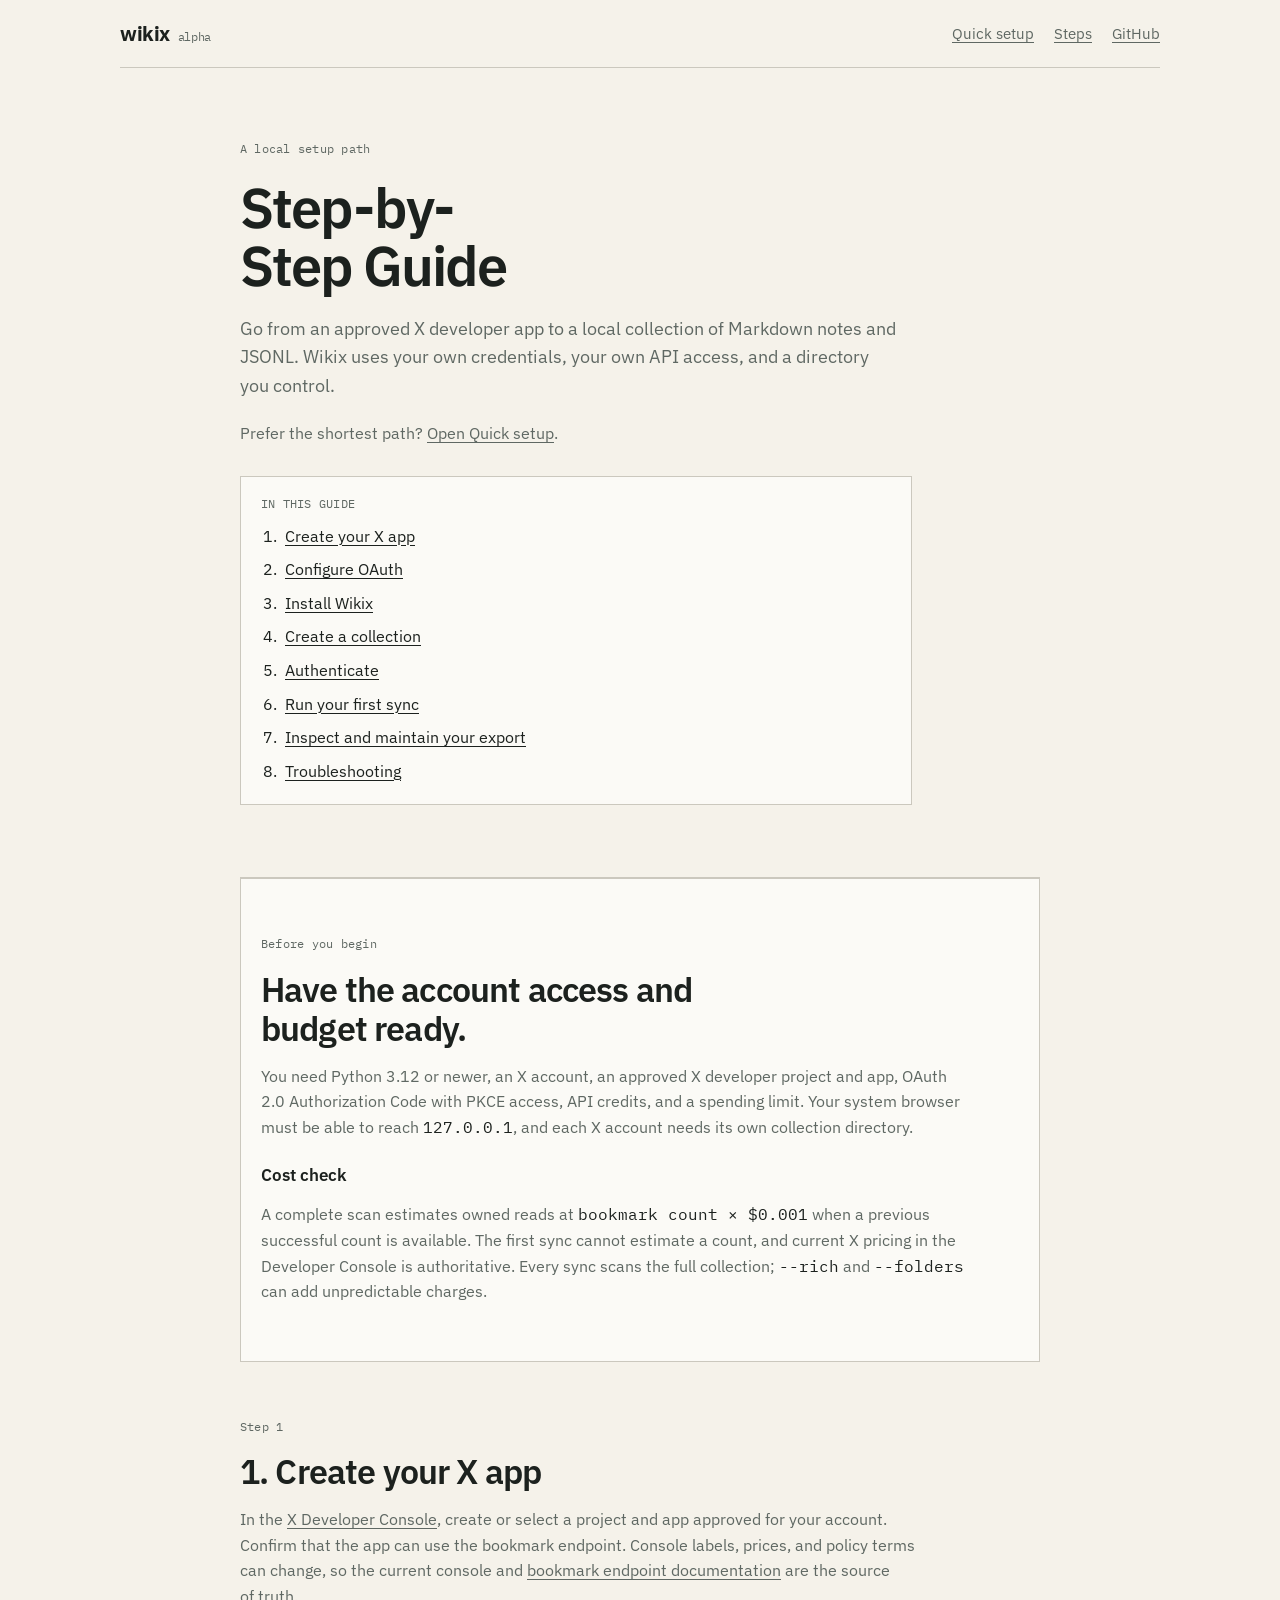
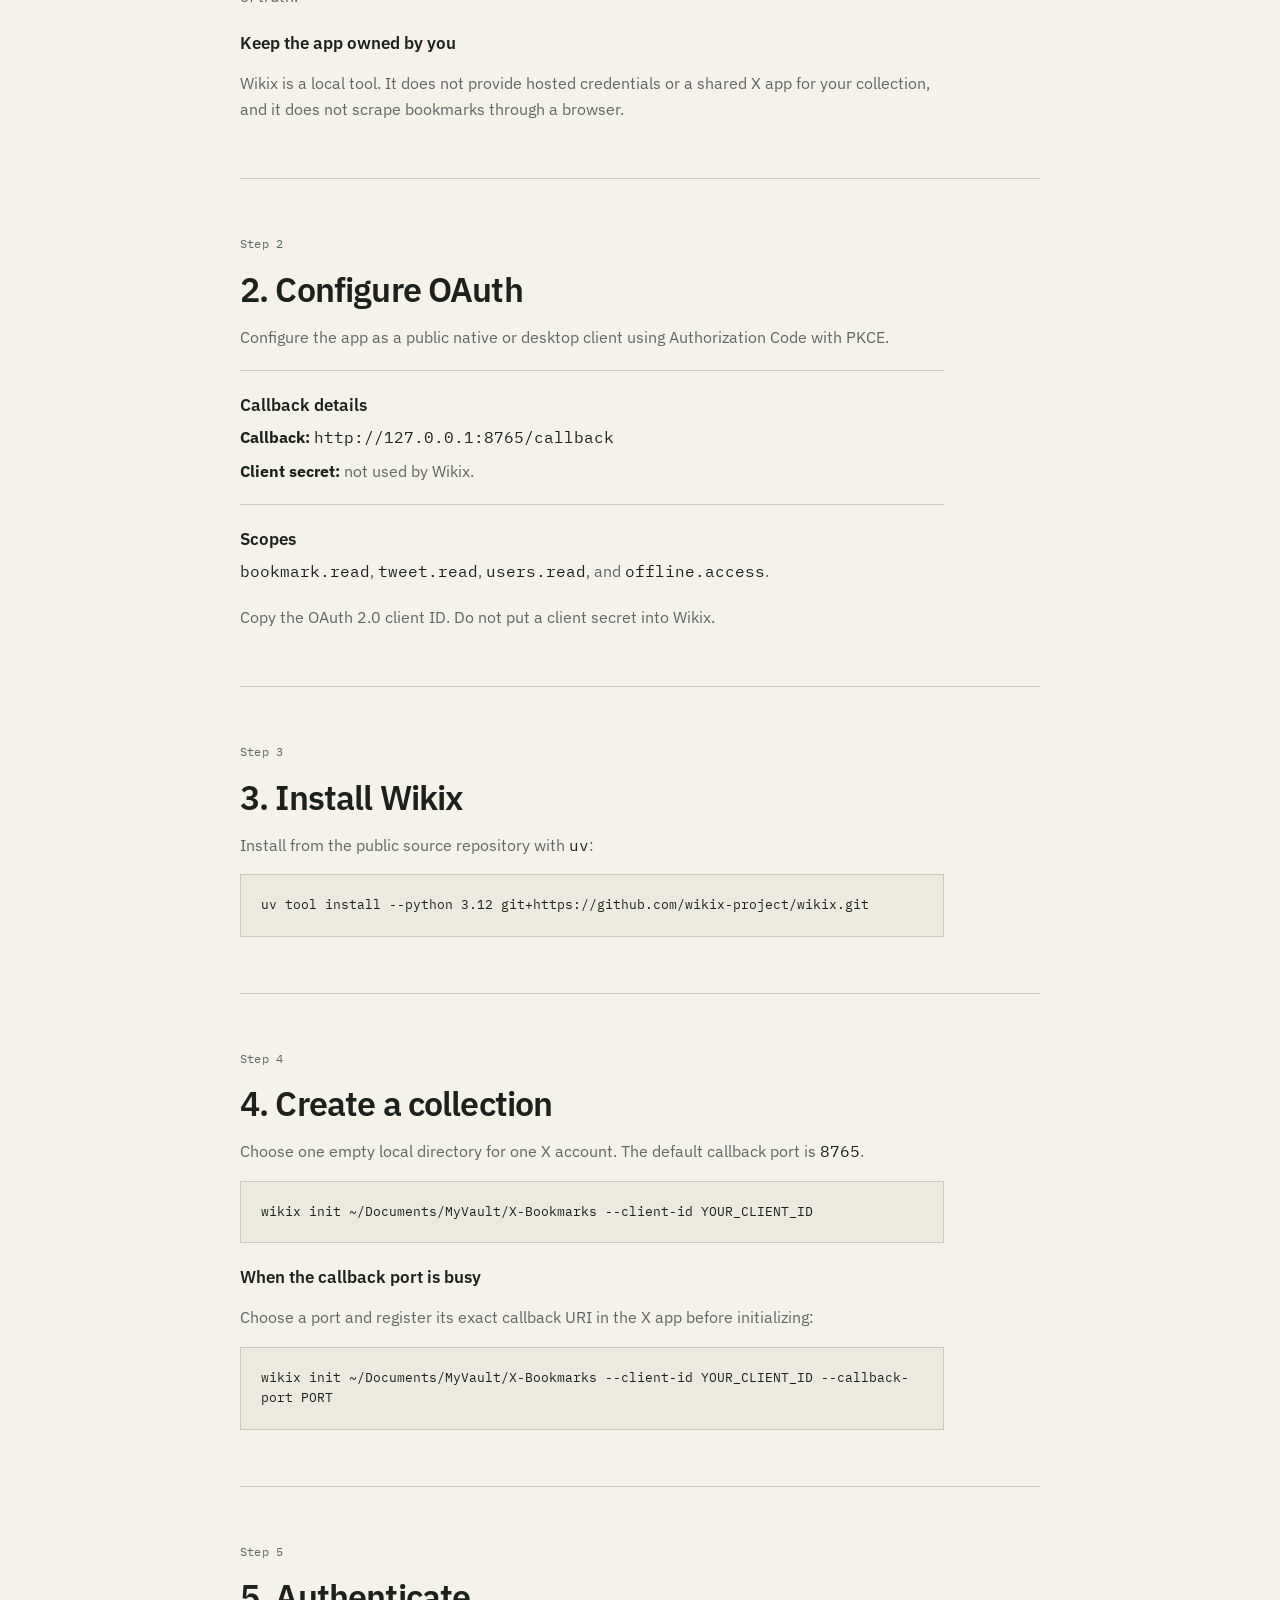
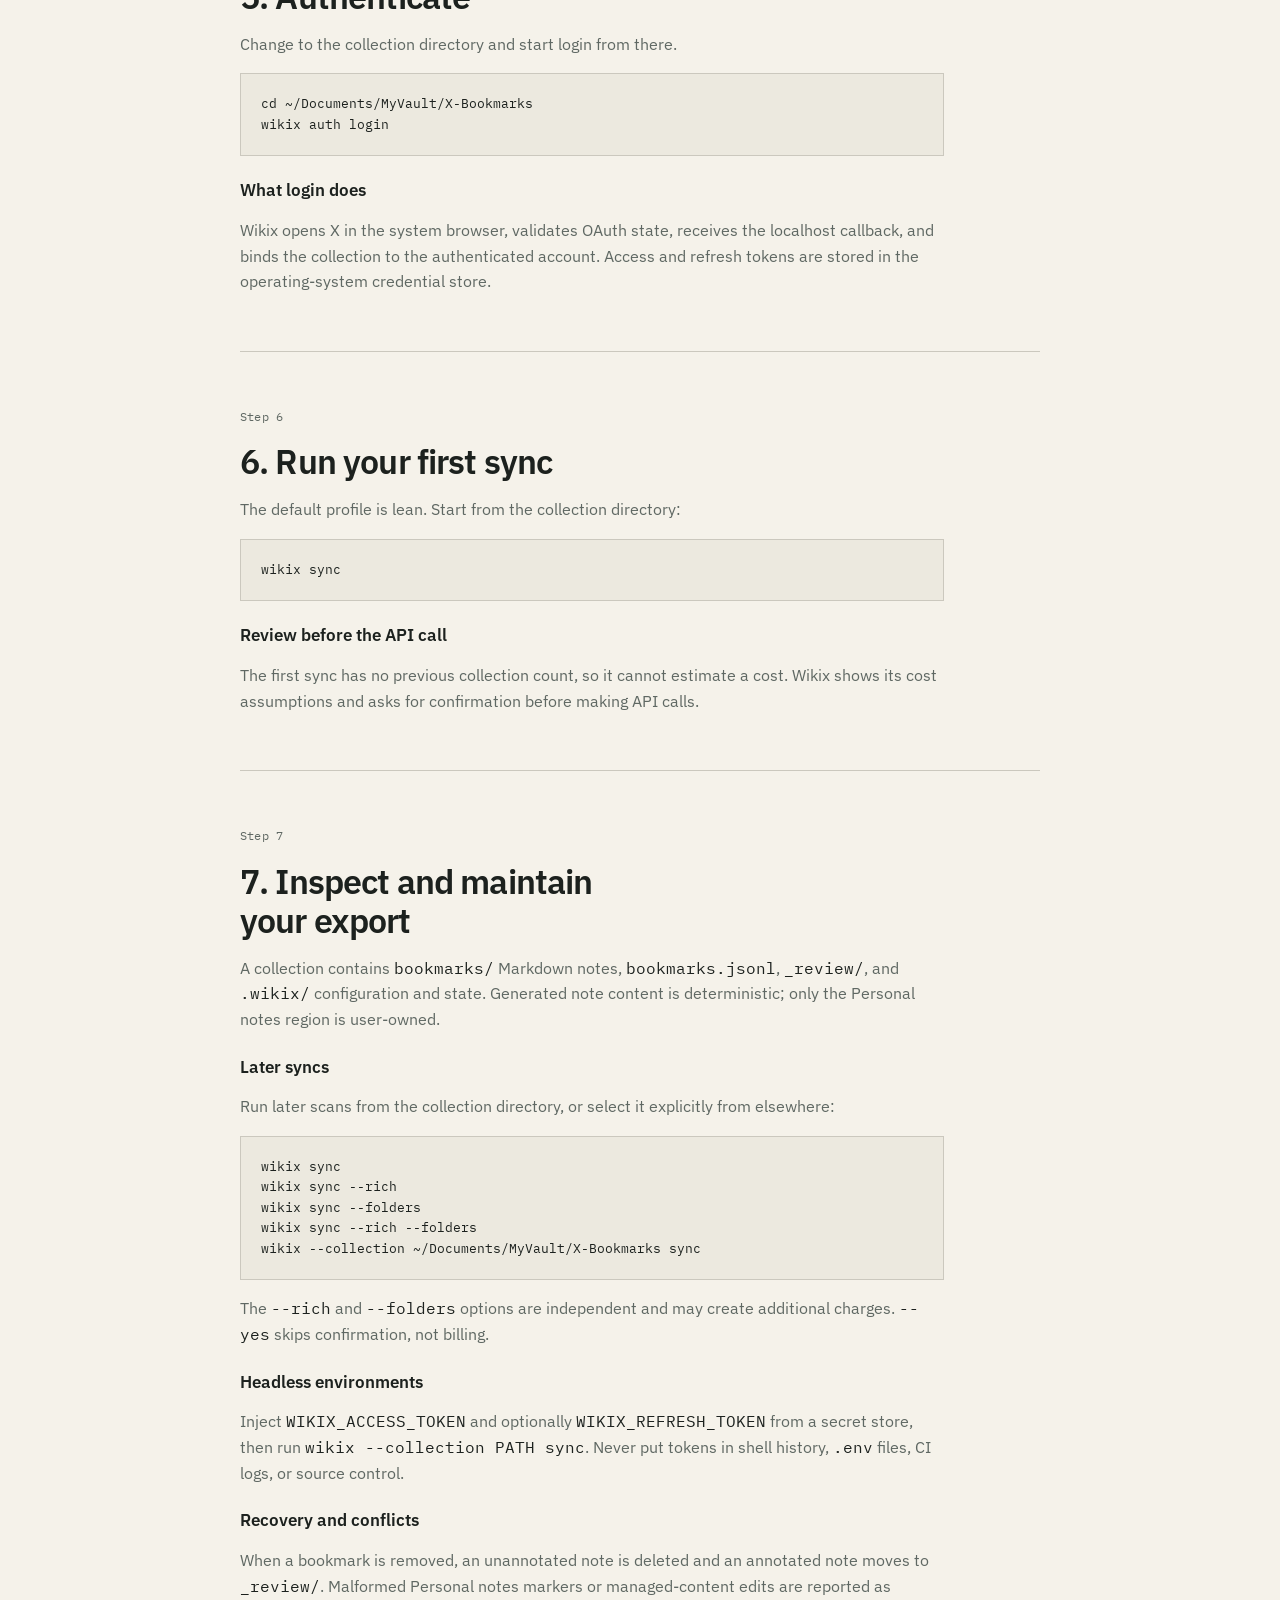
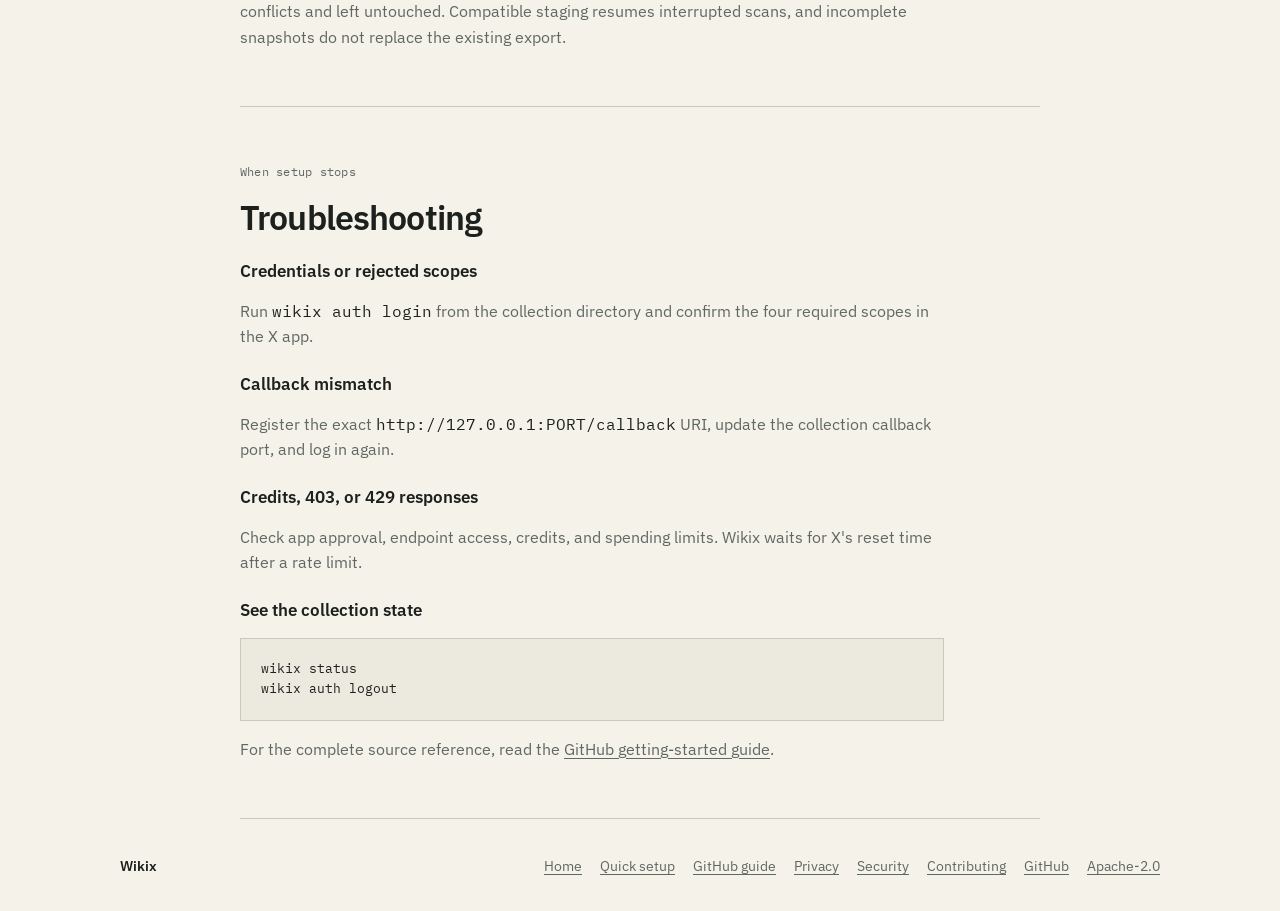
==== guide.html @ f1e119d5 "docs: add separate website setup pages" ====
<!doctype html>
<html lang="en">
<head>
  <meta charset="utf-8">
  <meta name="viewport" content="width=device-width, initial-scale=1">
  <meta
    name="description"
    content="Set up Wikix locally, connect your X developer app, and export bookmarks to Markdown and JSONL."
  >
  <meta property="og:title" content="Wikix — Step-by-Step Guide">
  <meta
    property="og:description"
    content="Set up the local-first Wikix bookmark exporter from your X app to your first Markdown and JSONL export."
  >
  <meta property="og:type" content="website">
  <meta name="twitter:card" content="summary">
  <title>Wikix — Step-by-Step Guide</title>
  <link rel="stylesheet" href="styles.css">
</head>
<body>
  <a class="skip-link" href="#main-content">Skip to content</a>
  <header class="site-header">
    <a class="wordmark" href="/">wikix <span>alpha</span></a>
    <nav aria-label="Primary navigation">
      <a href="/quick-setup.html">Quick setup</a>
      <a href="#steps">Steps</a>
      <a href="https://github.com/wikix-project/wikix">GitHub</a>
    </nav>
  </header>

  <main id="main-content" class="guide-main">
    <section class="guide-intro" aria-labelledby="guide-title">
      <p class="section-kicker">A local setup path</p>
      <h1 id="guide-title">Step-by-Step Guide</h1>
      <p class="guide-deck">
        Go from an approved X developer app to a local collection of Markdown notes and JSONL.
        Wikix uses your own credentials, your own API access, and a directory you control.
      </p>
      <p class="guide-quick-link">Prefer the shortest path? <a href="/quick-setup.html">Open Quick setup</a>.</p>
      <nav class="guide-toc" aria-labelledby="guide-toc-title">
        <p id="guide-toc-title" class="guide-toc-label">In this guide</p>
        <ol>
          <li><a href="#create-app">Create your X app</a></li>
          <li><a href="#oauth">Configure OAuth</a></li>
          <li><a href="#install">Install Wikix</a></li>
          <li><a href="#collection">Create a collection</a></li>
          <li><a href="#authenticate">Authenticate</a></li>
          <li><a href="#first-sync">Run your first sync</a></li>
          <li><a href="#maintain">Inspect and maintain your export</a></li>
          <li><a href="#troubleshooting">Troubleshooting</a></li>
        </ol>
      </nav>
    </section>

    <section class="guide-section guide-callout" aria-labelledby="before-title">
      <p class="section-kicker">Before you begin</p>
      <h2 id="before-title">Have the account access and budget ready.</h2>
      <p>
        You need Python 3.12 or newer, an X account, an approved X developer project and app,
        OAuth 2.0 Authorization Code with PKCE access, API credits, and a spending limit.
        Your system browser must be able to reach <code>127.0.0.1</code>, and each X account
        needs its own collection directory.
      </p>
      <h3>Cost check</h3>
      <p>
        A complete scan estimates owned reads at <code>bookmark count × $0.001</code> when a
        previous successful count is available. The first sync cannot estimate a count, and
        current X pricing in the Developer Console is authoritative. Every sync scans the full
        collection; <code>--rich</code> and <code>--folders</code> can add unpredictable charges.
      </p>
    </section>

    <div id="steps" class="guide-step-list">
      <section id="create-app" class="guide-section" aria-labelledby="create-app-title">
        <p class="section-kicker">Step 1</p>
        <h2 id="create-app-title">1. Create your X app</h2>
        <p>
          In the <a href="https://developer.x.com/en/portal/dashboard">X Developer Console</a>,
          create or select a project and app approved for your account. Confirm that the app can
          use the bookmark endpoint. Console labels, prices, and policy terms can change, so the
          current console and <a href="https://docs.x.com/x-api/users/get-bookmarks">bookmark endpoint documentation</a>
          are the source of truth.
        </p>
        <h3>Keep the app owned by you</h3>
        <p>
          Wikix is a local tool. It does not provide hosted credentials or a shared X app for your
          collection, and it does not scrape bookmarks through a browser.
        </p>
      </section>

      <section id="oauth" class="guide-section" aria-labelledby="oauth-title">
        <p class="section-kicker">Step 2</p>
        <h2 id="oauth-title">2. Configure OAuth</h2>
        <p>Configure the app as a public native or desktop client using Authorization Code with PKCE.</p>
        <div class="guide-detail-grid">
          <div>
            <h3>Callback details</h3>
            <p><strong>Callback:</strong> <code>http://127.0.0.1:8765/callback</code></p>
            <p><strong>Client secret:</strong> not used by Wikix.</p>
          </div>
          <div>
            <h3>Scopes</h3>
            <p><code>bookmark.read</code>, <code>tweet.read</code>, <code>users.read</code>, and <code>offline.access</code>.</p>
          </div>
        </div>
        <p>Copy the OAuth 2.0 client ID. Do not put a client secret into Wikix.</p>
      </section>

      <section id="install" class="guide-section" aria-labelledby="install-title">
        <p class="section-kicker">Step 3</p>
        <h2 id="install-title">3. Install Wikix</h2>
        <p>Install from the public source repository with <code>uv</code>:</p>
        <pre class="guide-command"><code>uv tool install --python 3.12 git+https://github.com/wikix-project/wikix.git</code></pre>
      </section>

      <section id="collection" class="guide-section" aria-labelledby="collection-title">
        <p class="section-kicker">Step 4</p>
        <h2 id="collection-title">4. Create a collection</h2>
        <p>
          Choose one empty local directory for one X account. The default callback port is
          <code>8765</code>.
        </p>
        <pre class="guide-command"><code>wikix init ~/Documents/MyVault/X-Bookmarks --client-id YOUR_CLIENT_ID</code></pre>
        <h3>When the callback port is busy</h3>
        <p>Choose a port and register its exact callback URI in the X app before initializing:</p>
        <pre class="guide-command"><code>wikix init ~/Documents/MyVault/X-Bookmarks --client-id YOUR_CLIENT_ID --callback-port PORT</code></pre>
      </section>

      <section id="authenticate" class="guide-section" aria-labelledby="authenticate-title">
        <p class="section-kicker">Step 5</p>
        <h2 id="authenticate-title">5. Authenticate</h2>
        <p>Change to the collection directory and start login from there.</p>
        <pre class="guide-command"><code>cd ~/Documents/MyVault/X-Bookmarks
wikix auth login</code></pre>
        <h3>What login does</h3>
        <p>
          Wikix opens X in the system browser, validates OAuth state, receives the localhost
          callback, and binds the collection to the authenticated account. Access and refresh
          tokens are stored in the operating-system credential store.
        </p>
      </section>

      <section id="first-sync" class="guide-section" aria-labelledby="first-sync-title">
        <p class="section-kicker">Step 6</p>
        <h2 id="first-sync-title">6. Run your first sync</h2>
        <p>The default profile is lean. Start from the collection directory:</p>
        <pre class="guide-command"><code>wikix sync</code></pre>
        <h3>Review before the API call</h3>
        <p>
          The first sync has no previous collection count, so it cannot estimate a cost. Wikix
          shows its cost assumptions and asks for confirmation before making API calls.
        </p>
      </section>

      <section id="maintain" class="guide-section" aria-labelledby="maintain-title">
        <p class="section-kicker">Step 7</p>
        <h2 id="maintain-title">7. Inspect and maintain your export</h2>
        <p>
          A collection contains <code>bookmarks/</code> Markdown notes, <code>bookmarks.jsonl</code>,
          <code>_review/</code>, and <code>.wikix/</code> configuration and state. Generated note
          content is deterministic; only the Personal notes region is user-owned.
        </p>
        <h3>Later syncs</h3>
        <p>Run later scans from the collection directory, or select it explicitly from elsewhere:</p>
        <pre class="guide-command"><code>wikix sync
wikix sync --rich
wikix sync --folders
wikix sync --rich --folders
wikix --collection ~/Documents/MyVault/X-Bookmarks sync</code></pre>
        <p>
          The <code>--rich</code> and <code>--folders</code> options are independent and may create
          additional charges. <code>--yes</code> skips confirmation, not billing.
        </p>
        <h3>Headless environments</h3>
        <p>
          Inject <code>WIKIX_ACCESS_TOKEN</code> and optionally <code>WIKIX_REFRESH_TOKEN</code>
          from a secret store, then run <code>wikix --collection PATH sync</code>. Never put tokens
          in shell history, <code>.env</code> files, CI logs, or source control.
        </p>
        <h3>Recovery and conflicts</h3>
        <p>
          When a bookmark is removed, an unannotated note is deleted and an annotated note moves
          to <code>_review/</code>. Malformed Personal notes markers or managed-content edits are
          reported as conflicts and left untouched. Compatible staging resumes interrupted scans,
          and incomplete snapshots do not replace the existing export.
        </p>
      </section>
    </div>

    <section id="troubleshooting" class="guide-section" aria-labelledby="troubleshooting-title">
      <p class="section-kicker">When setup stops</p>
      <h2 id="troubleshooting-title">Troubleshooting</h2>
      <h3>Credentials or rejected scopes</h3>
      <p>Run <code>wikix auth login</code> from the collection directory and confirm the four required scopes in the X app.</p>
      <h3>Callback mismatch</h3>
      <p>Register the exact <code>http://127.0.0.1:PORT/callback</code> URI, update the collection callback port, and log in again.</p>
      <h3>Credits, 403, or 429 responses</h3>
      <p>Check app approval, endpoint access, credits, and spending limits. Wikix waits for X's reset time after a rate limit.</p>
      <h3>See the collection state</h3>
      <pre class="guide-command"><code>wikix status
wikix auth logout</code></pre>
      <p>For the complete source reference, read the <a href="https://github.com/wikix-project/wikix/blob/HEAD/docs/getting-started.md">GitHub getting-started guide</a>.</p>
    </section>
  </main>

  <footer>
    <span>Wikix</span>
    <nav aria-label="Footer navigation">
      <a href="/">Home</a>
      <a href="/quick-setup.html">Quick setup</a>
      <a href="https://github.com/wikix-project/wikix/blob/HEAD/docs/getting-started.md">GitHub guide</a>
      <a href="https://github.com/wikix-project/wikix/blob/HEAD/PRIVACY.md">Privacy</a>
      <a href="https://github.com/wikix-project/wikix/blob/HEAD/SECURITY.md">Security</a>
      <a href="https://github.com/wikix-project/wikix/blob/HEAD/CONTRIBUTING.md">Contributing</a>
      <a href="https://github.com/wikix-project/wikix">GitHub</a>
      <a href="https://github.com/wikix-project/wikix/blob/HEAD/LICENSE">Apache-2.0</a>
    </nav>
  </footer>
</body>
</html>
---- styles.css ----
@font-face {
  font-family: "IBM Plex Sans";
  font-style: normal;
  font-display: swap;
  font-weight: 100 700;
  src: url("./assets/fonts/ibm-plex-sans-latin-wght-normal.woff2")
    format("woff2-variations");
}

@font-face {
  font-family: "IBM Plex Mono";
  font-style: normal;
  font-display: swap;
  font-weight: 400;
  src: url("./assets/fonts/ibm-plex-mono-latin-400-normal.woff2") format("woff2");
}

:root {
  --paper: #f5f2ea;
  --paper-raised: #fbfaf6;
  --ink: #1c211e;
  --muted: #5f6863;
  --rule: #cbc8be;
  --accent: #a74325;
  --accent-dark: #7f2f18;
  --code: #ece9df;
  font-family: "IBM Plex Sans", system-ui, sans-serif;
}

* {
  box-sizing: border-box;
}

html {
  background: var(--paper);
}

body {
  margin: 0;
  color: var(--ink);
  background: var(--paper);
}

a {
  color: inherit;
  text-decoration-thickness: 1px;
  text-underline-offset: 0.18em;
}

a:hover {
  color: var(--accent-dark);
}

a:focus-visible {
  outline: 3px solid var(--accent);
  outline-offset: 4px;
}

.skip-link {
  position: fixed;
  z-index: 1;
  top: 12px;
  left: 12px;
  padding: 10px 14px;
  color: var(--paper-raised);
  background: var(--ink);
  transform: translateY(-160%);
}

.skip-link:focus {
  transform: translateY(0);
}

.site-header,
main,
footer {
  width: min(1040px, calc(100% - 48px));
  margin-inline: auto;
}

.site-header {
  min-height: 68px;
  display: grid;
  grid-template-columns: auto minmax(0, 1fr);
  align-items: center;
  gap: 24px;
  border-bottom: 1px solid var(--rule);
}

.wordmark {
  font-size: 1.25rem;
  font-weight: 700;
  letter-spacing: -0.02em;
  text-decoration: none;
}

.wordmark span {
  margin-left: 0.2rem;
  color: var(--muted);
  font: 0.72rem/1 "IBM Plex Mono", monospace;
}

.site-header nav {
  display: flex;
  flex-wrap: wrap;
  justify-content: flex-end;
  gap: 10px 20px;
}

.site-header nav a {
  color: var(--muted);
  font-size: 0.94rem;
}

section {
  padding-block: clamp(48px, 6vw, 56px);
  border-bottom: 1px solid var(--rule);
}

h1,
h2,
h3,
p {
  text-wrap: pretty;
}

h1,
h2,
h3 {
  margin: 0;
  font-weight: 600;
}

h1 {
  max-width: 11ch;
  font-size: clamp(2.8rem, 5vw, 3.5rem);
  line-height: 1.04;
  letter-spacing: -0.035em;
}

h2 {
  font-size: clamp(2rem, 3.2vw, 2.125rem);
  line-height: 1.15;
  letter-spacing: -0.025em;
}

h3 {
  font-size: 1.05rem;
  line-height: 1.3;
}

p,
li,
dd {
  line-height: 1.6;
}

pre,
code {
  font-family: "IBM Plex Mono", monospace;
}

pre {
  max-width: 100%;
  margin: 0;
  padding: 20px;
  overflow-x: auto;
  color: var(--ink);
  font-size: 0.8rem;
  line-height: 1.6;
}

.eyebrow,
.section-kicker,
.hero-qualifier,
.install-label,
figcaption {
  margin: 0;
  color: var(--muted);
  font: 0.76rem/1.5 "IBM Plex Mono", monospace;
  letter-spacing: 0.02em;
}

.hero {
  min-height: min(680px, calc(100svh - 68px));
  display: grid;
  grid-template-columns: minmax(0, 0.9fr) minmax(0, 1.1fr);
  align-items: center;
  gap: clamp(40px, 7vw, 80px);
  padding-block: clamp(56px, 7vw, 72px);
}

.hero-copy {
  display: grid;
  align-content: center;
  gap: 20px;
}

.hero-copy > * {
  margin: 0;
}

.hero-summary {
  max-width: 35rem;
  color: var(--muted);
  font-size: 1.08rem;
}

.hero-actions {
  display: flex;
  flex-wrap: wrap;
  align-items: center;
  gap: 14px 20px;
  margin: 6px 0 0;
}

.hero-actions a:first-child {
  min-height: 44px;
  display: inline-flex;
  align-items: center;
  padding: 0 16px;
  color: var(--paper-raised);
  background: var(--accent);
  font-weight: 600;
  text-decoration: none;
}

.hero-actions a:first-child:hover {
  color: var(--paper-raised);
  background: var(--accent-dark);
}

.hero-actions a + a {
  color: var(--ink);
}

.hero-qualifier {
  max-width: 36rem;
}

.get-started {
  display: grid;
  gap: 28px;
}

.section-heading {
  display: grid;
  gap: 14px;
}

.section-heading > * {
  margin: 0;
}

.section-copy {
  max-width: 44rem;
  color: var(--muted);
}

.os-grid {
  display: grid;
  grid-template-columns: repeat(3, minmax(0, 1fr));
  border-top: 1px solid var(--rule);
  border-bottom: 1px solid var(--rule);
}

.os-option {
  min-width: 0;
  display: grid;
  gap: 8px;
  padding: 22px 24px;
  text-decoration: none;
}

.os-option + .os-option {
  border-left: 1px solid var(--rule);
}

.os-option:hover {
  color: var(--ink);
  background: var(--paper-raised);
}

.os-option span {
  font-size: 1.05rem;
  font-weight: 600;
}

.os-option small {
  color: var(--muted);
  font: 0.76rem/1.5 "IBM Plex Mono", monospace;
}

.note-specimen {
  min-width: 0;
  margin: 0;
  border: 1px solid var(--rule);
  background: var(--paper-raised);
}

.note-specimen figcaption {
  display: flex;
  flex-wrap: wrap;
  justify-content: space-between;
  gap: 8px 20px;
  padding: 12px 16px;
  border-bottom: 1px solid var(--rule);
}

.note-specimen figcaption span:last-child {
  color: var(--accent-dark);
}

.note-specimen pre {
  border: 0;
  background: transparent;
  white-space: pre-wrap;
  overflow-wrap: anywhere;
}

.value-section {
  display: grid;
  grid-template-columns: minmax(0, 0.7fr) minmax(0, 1.3fr);
  gap: 20px clamp(40px, 7vw, 80px);
}

.value-section > .section-kicker,
.value-section > h2 {
  grid-column: 1;
}

.value-list {
  grid-column: 1 / -1;
  display: grid;
  grid-template-columns: repeat(3, minmax(0, 1fr));
  margin-top: 12px;
  border-top: 1px solid var(--rule);
  border-bottom: 1px solid var(--rule);
}

.value-list article {
  padding: 22px 24px 22px 0;
}

.value-list article + article {
  padding-left: 24px;
  border-left: 1px solid var(--rule);
}

.value-list p {
  margin: 10px 0 0;
  color: var(--muted);
}

#how-it-works,
#requirements,
.trust-section {
  display: grid;
  grid-template-columns: minmax(0, 0.7fr) minmax(0, 1.3fr);
  gap: 18px clamp(40px, 7vw, 80px);
}

#how-it-works > .section-kicker,
#how-it-works > h2,
#requirements > .section-kicker,
#requirements > h2,
.trust-section > .section-kicker,
.trust-section > h2 {
  grid-column: 1;
}

.data-flow {
  grid-column: 2;
  grid-row: 1 / span 2;
  align-self: end;
  display: flex;
  flex-wrap: wrap;
  align-items: center;
  gap: 8px 10px;
  margin: 0;
  color: var(--muted);
  font: 0.82rem/1.6 "IBM Plex Mono", monospace;
}

.data-flow strong {
  color: var(--ink);
  font-weight: 400;
}

.workflow,
#requirements ul,
.trust-list {
  grid-column: 1 / -1;
  margin: 14px 0 0;
  padding: 0;
  list-style: none;
  border-top: 1px solid var(--rule);
}

.workflow li,
#requirements li,
.trust-list > div {
  display: grid;
  grid-template-columns: minmax(9rem, 0.45fr) minmax(0, 1.55fr);
  gap: 24px;
  padding-block: 16px;
  border-bottom: 1px solid var(--rule);
}

.workflow strong,
#requirements strong,
.trust-list dt {
  color: var(--ink);
  font-weight: 600;
}

.trust-list dt,
.trust-list dd {
  margin: 0;
}

.trust-list dd {
  color: var(--muted);
}

#requirements > p,
.trust-section > p:not(.section-kicker) {
  grid-column: 2;
  max-width: 42rem;
  margin: 0;
  color: var(--muted);
}

.start-section {
  display: grid;
  grid-template-columns: minmax(0, 0.9fr) minmax(0, 1.1fr);
  align-items: end;
  gap: clamp(40px, 7vw, 80px);
}

.start-section > div:first-child {
  display: grid;
  gap: 18px;
}

.start-section .hero-actions {
  margin-top: 2px;
}

.install-panel {
  min-width: 0;
  display: grid;
  gap: 10px;
}

.install-command {
  border: 1px solid var(--rule);
  background: var(--code);
  white-space: pre-wrap;
  overflow-wrap: anywhere;
}

footer {
  min-height: 92px;
  display: grid;
  grid-template-columns: 1fr auto;
  align-items: center;
  gap: 20px;
  color: var(--muted);
  font-size: 0.9rem;
}

footer span:first-child {
  color: var(--ink);
  font-weight: 600;
}

footer nav {
  display: flex;
  flex-wrap: wrap;
  justify-content: flex-end;
  gap: 10px 18px;
}

.guide-main {
  max-width: 800px;
}

.guide-intro {
  display: grid;
  gap: 20px;
  padding-block: clamp(56px, 7vw, 72px);
}

.guide-intro h1 {
  max-width: 14ch;
}

.guide-deck {
  max-width: 42rem;
  margin: 0;
  color: var(--muted);
  font-size: 1.12rem;
}

.guide-quick-link {
  max-width: 42rem;
  margin: 0;
  color: var(--muted);
}

.guide-toc {
  max-width: 42rem;
  margin-top: 10px;
  padding: 18px 20px 20px;
  border: 1px solid var(--rule);
  background: var(--paper-raised);
}

.guide-toc-label {
  margin: 0 0 10px;
  color: var(--muted);
  font: 0.76rem/1.5 "IBM Plex Mono", monospace;
  letter-spacing: 0.02em;
  text-transform: uppercase;
}

.guide-toc ol {
  display: grid;
  grid-template-columns: 1fr;
  gap: 8px 28px;
  margin: 0;
  padding-left: 20px;
}

.guide-toc li {
  padding-left: 4px;
}

.guide-section {
  display: grid;
  gap: 16px;
  padding-block: clamp(44px, 6vw, 56px);
}

.guide-section > * {
  max-width: 44rem;
}

.guide-section > .section-kicker,
.guide-section > h2,
.guide-section > h3,
.guide-section > p,
.guide-section > pre,
.guide-section > .guide-detail-grid {
  margin-block: 0;
}

.guide-section h2 {
  max-width: 26ch;
}

.guide-section h3 {
  margin-top: 8px;
}

.guide-section p {
  color: var(--muted);
}

.guide-section strong,
.guide-section code {
  color: var(--ink);
}

.guide-callout {
  padding-inline: 20px;
  border: 1px solid var(--rule);
  background: var(--paper-raised);
}

.guide-command-section {
  padding-block: clamp(44px, 6vw, 56px);
}

.guide-command {
  width: 100%;
  border: 1px solid var(--rule);
  background: var(--code);
  white-space: pre-wrap;
  overflow-wrap: anywhere;
}

.guide-command code {
  white-space: inherit;
  overflow-wrap: inherit;
}

.guide-note {
  font: 0.86rem/1.6 "IBM Plex Mono", monospace;
}

.guide-step-list {
  border-bottom: 1px solid var(--rule);
}

.guide-step-list .guide-section {
  border-bottom: 1px solid var(--rule);
}

.guide-step-list .guide-section:last-child {
  border-bottom: 0;
}

.guide-detail-grid {
  display: grid;
  grid-template-columns: 1fr;
  gap: 20px 32px;
  padding-block: 4px;
}

.guide-detail-grid > div {
  padding-top: 16px;
  border-top: 1px solid var(--rule);
}

.guide-detail-grid p {
  margin: 8px 0 0;
}

@media (max-width: 760px) {
  .site-header,
  main,
  footer {
    width: min(100% - 40px, 1040px);
  }

  .site-header {
    min-height: 64px;
  }

  .site-header nav a:not(:last-child) {
    display: none;
  }

  section {
    padding-block: 44px;
  }

  h1 {
    max-width: 12ch;
    font-size: clamp(2.6rem, 13vw, 3rem);
  }

  .hero,
  .value-section,
  #how-it-works,
  #requirements,
  .trust-section,
  .start-section,
  footer {
    grid-template-columns: 1fr;
  }

  .hero {
    min-height: auto;
    gap: 36px;
    padding-block: 48px;
  }

  .note-specimen pre,
  .install-command {
    white-space: pre-wrap;
    overflow-wrap: anywhere;
  }

  .value-section > .section-kicker,
  .value-section > h2,
  .value-list,
  #how-it-works > .section-kicker,
  #how-it-works > h2,
  .data-flow,
  .workflow,
  #requirements > .section-kicker,
  #requirements > h2,
  #requirements ul,
  #requirements > p,
  .trust-section > .section-kicker,
  .trust-section > h2,
  .trust-section > .trust-list,
  .trust-section > p:not(.section-kicker) {
    grid-column: 1;
    grid-row: auto;
  }

  .value-list {
    grid-template-columns: 1fr;
  }

  .os-grid {
    grid-template-columns: 1fr;
  }

  .os-option + .os-option {
    border-top: 1px solid var(--rule);
    border-left: 0;
  }

  .value-list article,
  .value-list article + article {
    padding: 18px 0;
    border-left: 0;
  }

  .value-list article + article {
    border-top: 1px solid var(--rule);
  }

  .data-flow {
    margin-top: 8px;
  }

  .workflow,
  #requirements ul,
  .trust-list {
    margin-top: 8px;
  }

  .workflow li,
  #requirements li,
  .trust-list > div {
    grid-template-columns: 1fr;
    gap: 4px;
  }

  .start-section {
    align-items: start;
  }

  footer {
    padding-block: 26px;
  }

  .guide-main {
    width: min(100% - 40px, 800px);
  }

  .guide-toc ol,
  .guide-detail-grid {
    grid-template-columns: 1fr;
  }

  .guide-callout {
    padding-inline: 16px;
  }

  .guide-command {
    white-space: pre-wrap;
    overflow-wrap: anywhere;
  }

  footer nav {
    justify-content: flex-start;
  }
}
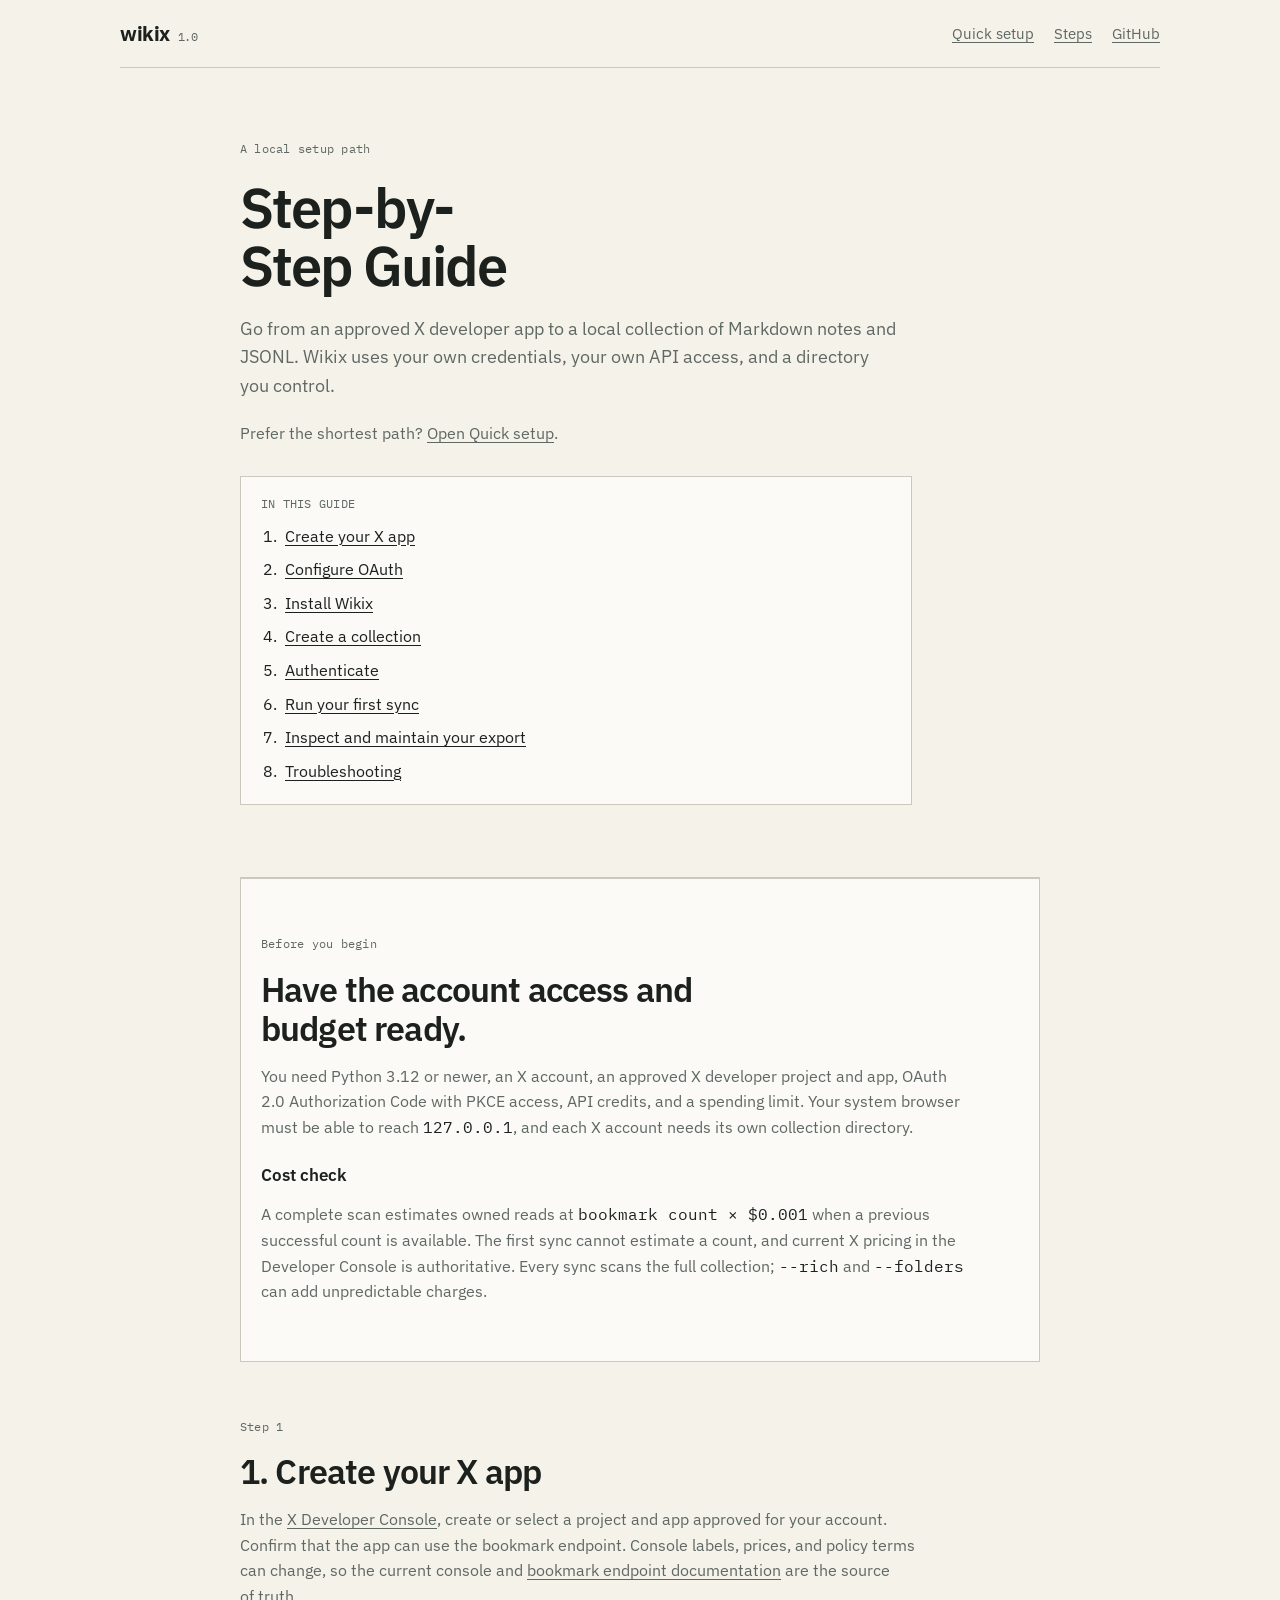
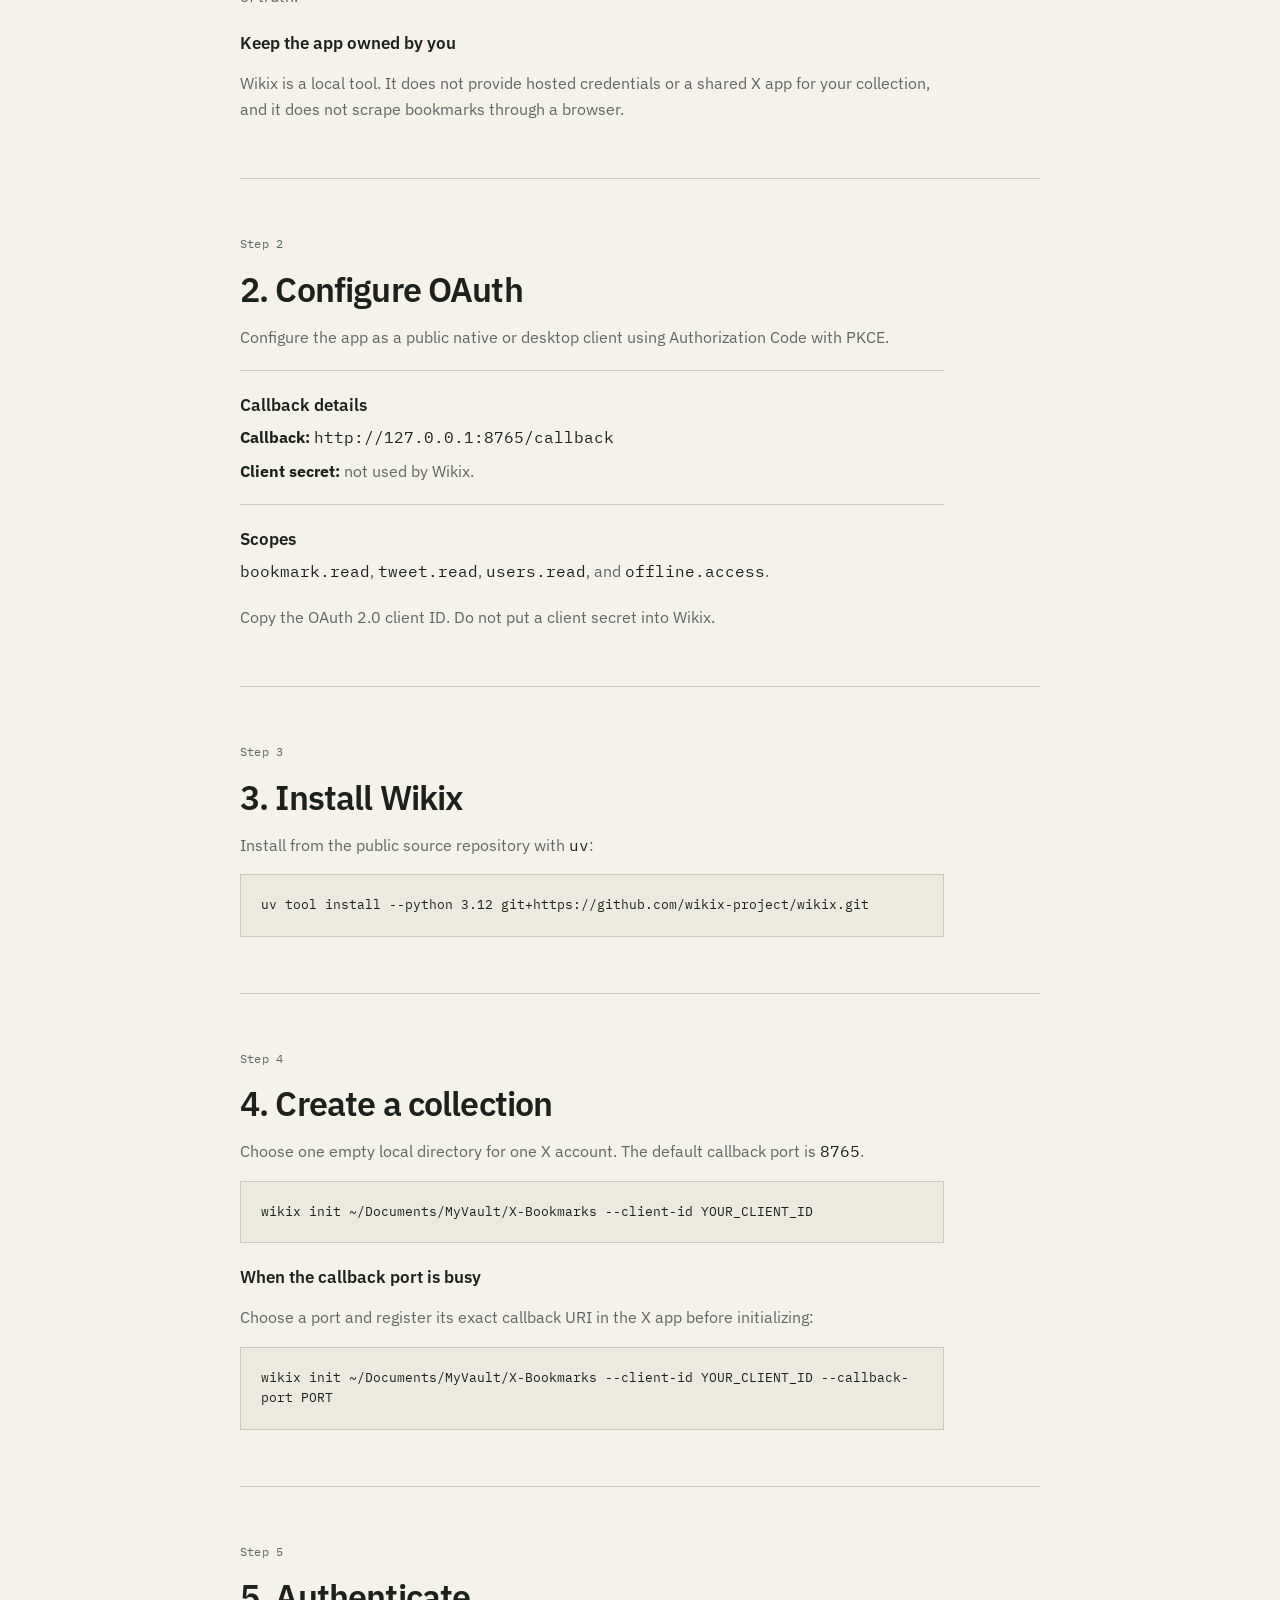
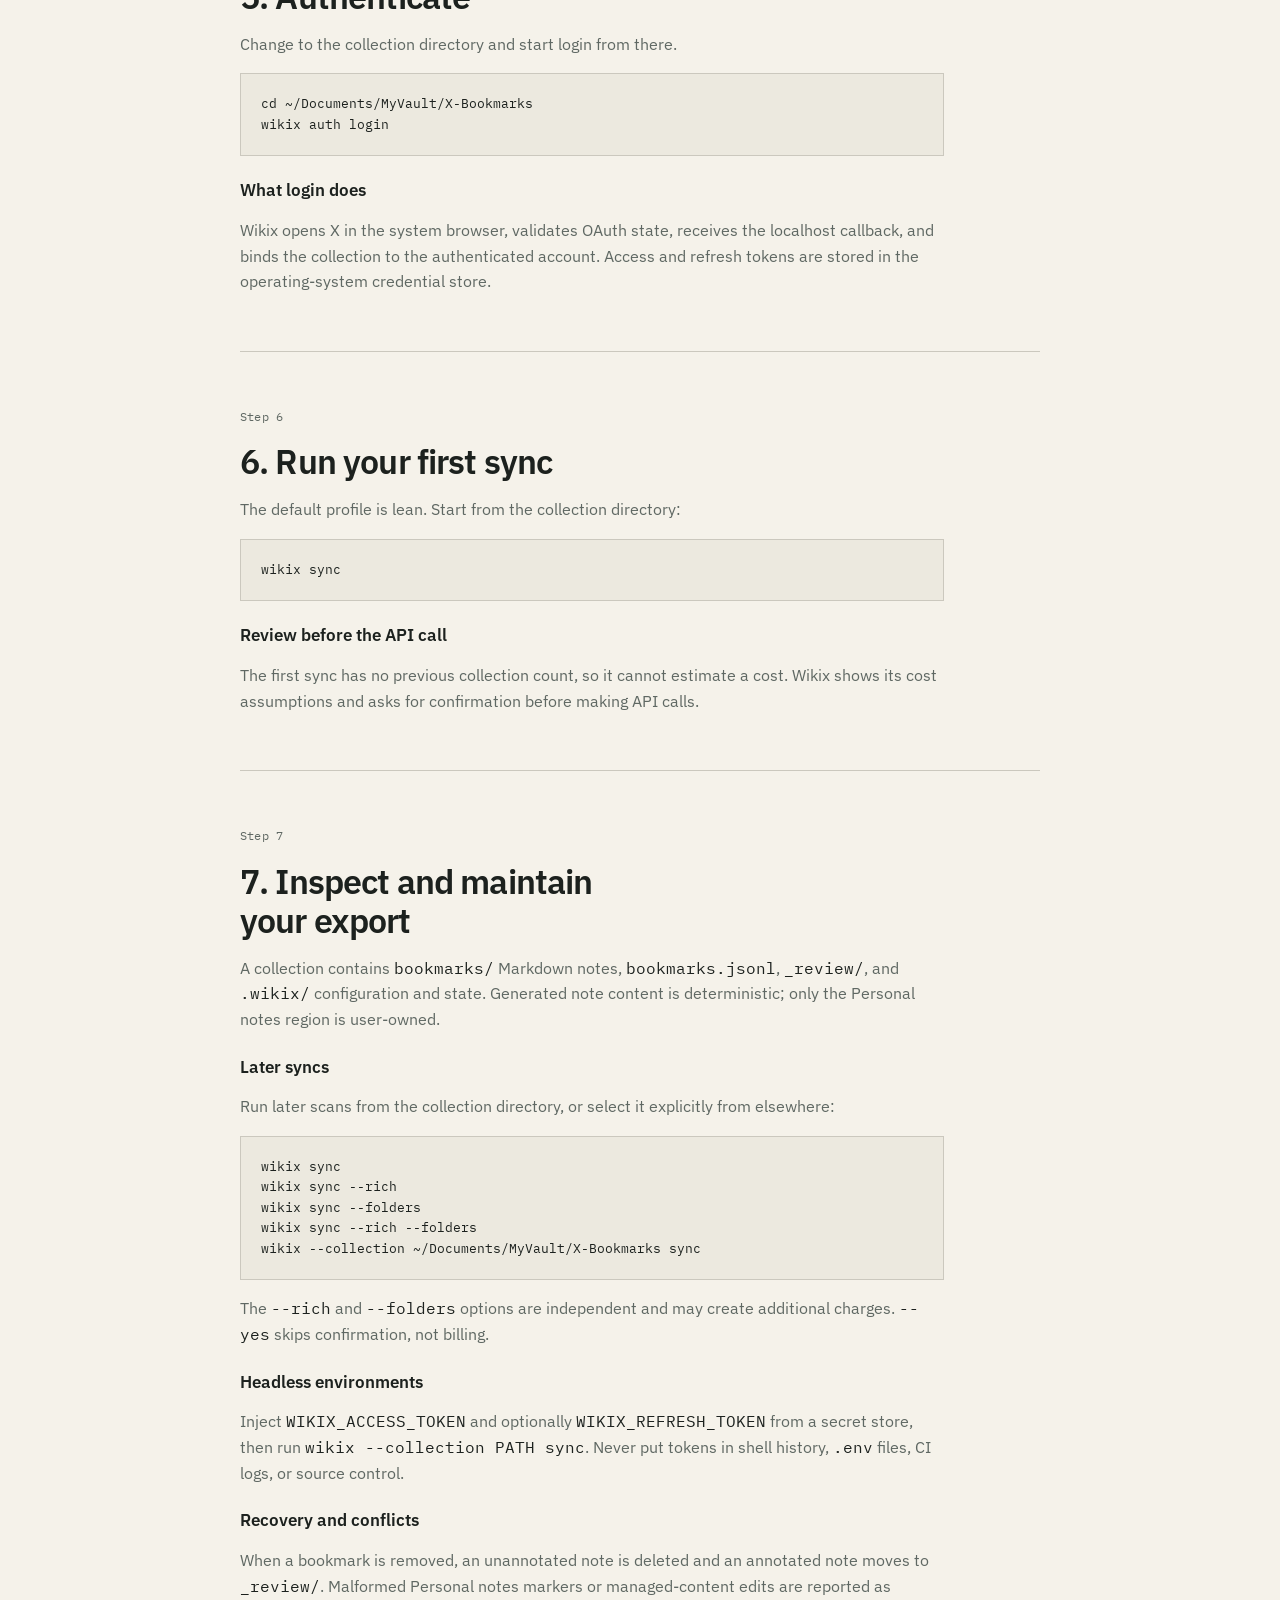
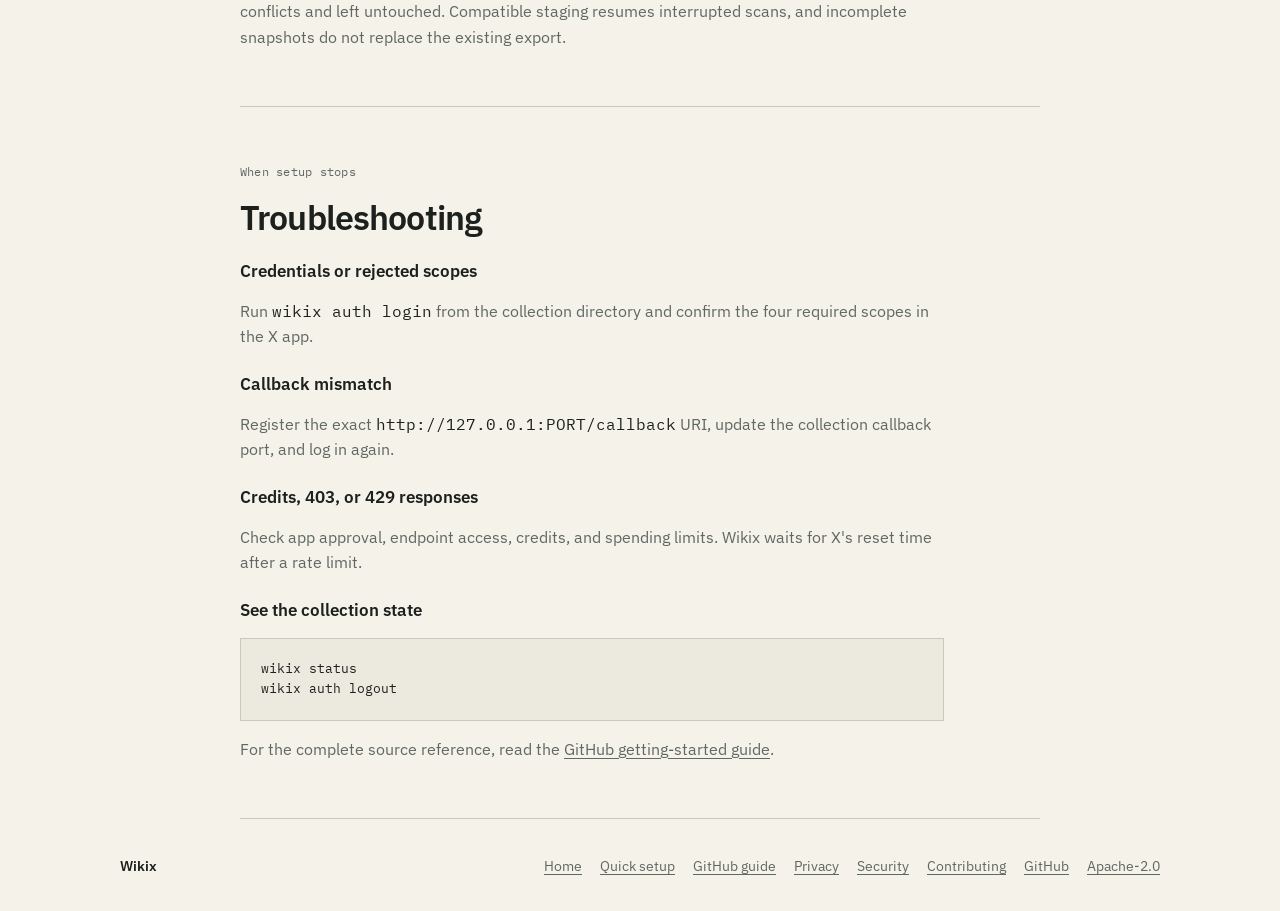
==== commit 6719b1b9: "docs: align site with Wikix 1.0" ====
--- a/guide.html
+++ b/guide.html
@@ -20,7 +20,7 @@
 <body>
   <a class="skip-link" href="#main-content">Skip to content</a>
   <header class="site-header">
-    <a class="wordmark" href="/">wikix <span>alpha</span></a>
+    <a class="wordmark" href="/">wikix <span>1.0</span></a>
     <nav aria-label="Primary navigation">
       <a href="/quick-setup.html">Quick setup</a>
       <a href="#steps">Steps</a>
--- a/styles.css
+++ b/styles.css
@@ -639,7 +639,7 @@
     min-height: 64px;
   }
 
-  .site-header nav a:not(:last-child) {
+  .site-header nav a:not(:first-child) {
     display: none;
   }
 
